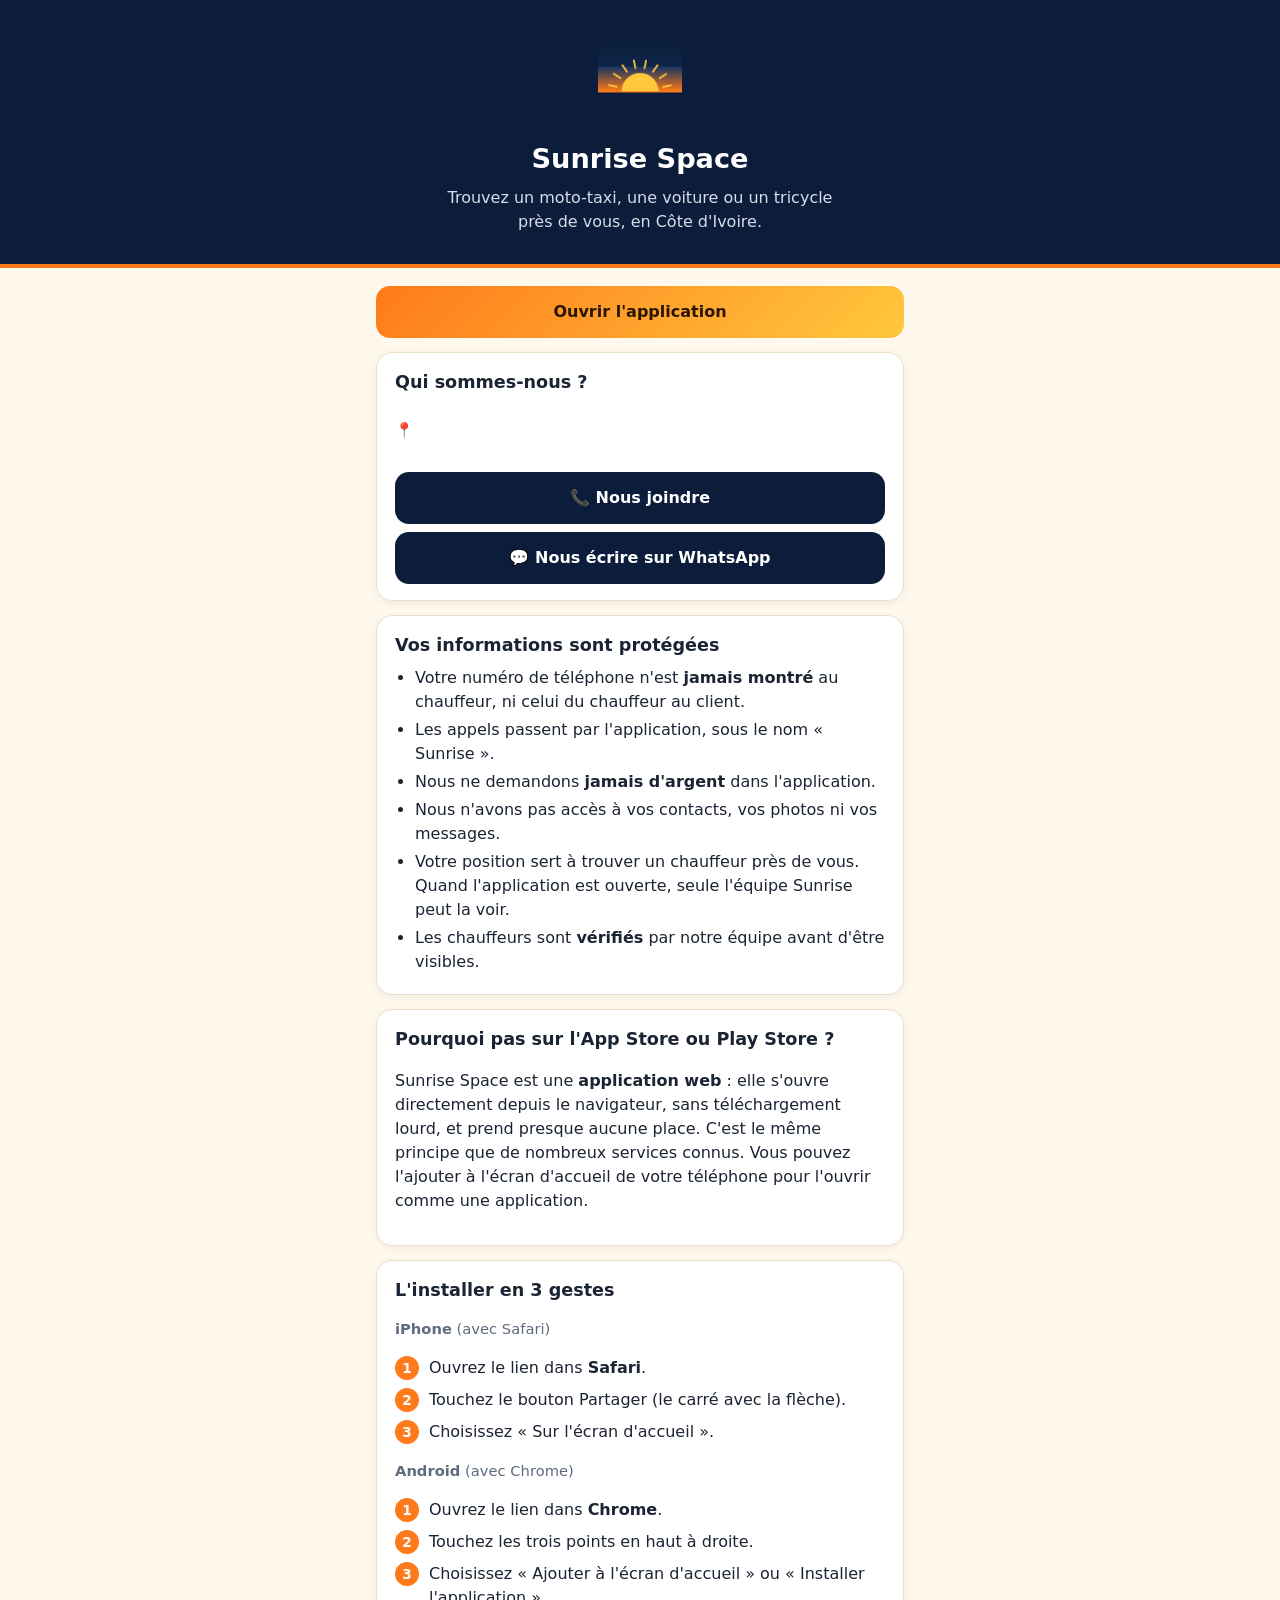
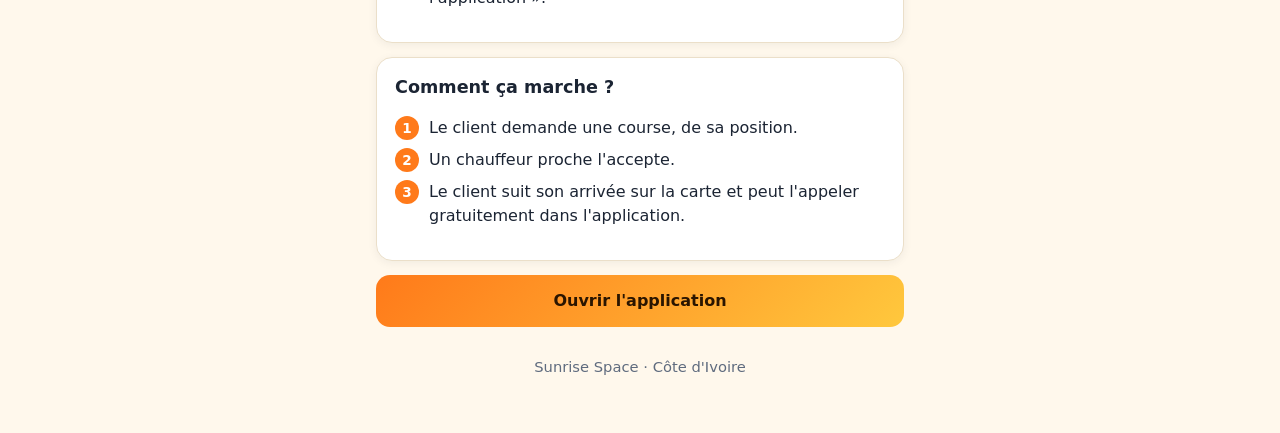
==== bienvenue.html @ d0545bf2 "Add files via upload" ====
<!doctype html>
<html lang="fr">
<head>
<meta charset="utf-8">
<meta name="viewport" content="width=device-width, initial-scale=1, viewport-fit=cover">
<title>Sunrise Space — Qui sommes-nous ?</title>
<meta name="description" content="Sunrise Space : trouvez un moto-taxi, une voiture ou un tricycle près de vous en Côte d'Ivoire. Vos numéros restent privés.">
<meta name="theme-color" content="#0B1D3A">
<link rel="icon" href="/icon.svg" type="image/svg+xml">
<style>
:root{--night:#0B1D3A;--sun:#FF7A1A;--gold:#FFC83D;--cream:#FFF8EC;--ink:#1B2433;--muted:#5F6B7E;--line:#EBDFC9}
*{box-sizing:border-box}
body{margin:0;background:var(--cream);color:var(--ink);font:16px/1.5 system-ui,-apple-system,"Segoe UI",Roboto,Arial,sans-serif}
header{background:var(--night);color:#fff;text-align:center;padding:36px 20px 30px;border-bottom:4px solid var(--sun)}
header img{border-radius:20px}
h1{margin:12px 0 6px;font-size:1.7rem}
header p{margin:0 auto;max-width:420px;color:#d6dcea}
main{max-width:560px;margin:0 auto;padding:18px 16px 40px;display:grid;gap:14px}
section{background:#fff;border:1px solid var(--line);border-radius:16px;padding:16px 18px;box-shadow:0 2px 10px rgba(11,29,58,.06)}
h2{margin:0 0 8px;font-size:1.1rem}
ul{margin:6px 0 0;padding-left:20px}li{margin:4px 0}
.btn{display:block;text-align:center;text-decoration:none;font-weight:700;border-radius:14px;padding:14px;background:linear-gradient(135deg,var(--sun),var(--gold));color:#2a1500}
.btn.alt{background:var(--night);color:#fff;margin-top:8px}
.muted{color:var(--muted);font-size:.92rem}
.who{display:flex;gap:14px;align-items:center}
.who img{width:76px;height:76px;border-radius:50%;object-fit:cover;background:#eee;flex:none}
.who img[hidden]{display:none}
.steps{counter-reset:s;list-style:none;padding:0}
.steps li{counter-increment:s;padding-left:34px;position:relative;margin:8px 0}
.steps li:before{content:counter(s);position:absolute;left:0;top:0;width:24px;height:24px;border-radius:50%;background:var(--sun);color:#fff;font-weight:700;text-align:center;line-height:24px;font-size:.85rem}
</style>
</head>
<body>
<header>
  <img src="/icon-192.png" width="84" height="84" alt="Sunrise Space">
  <h1>Sunrise Space</h1>
  <p>Trouvez un moto-taxi, une voiture ou un tricycle près de vous, en Côte d'Ivoire.</p>
</header>
<main>
  <a class="btn" href="/">Ouvrir l'application</a>

  <section>
    <h2>Qui sommes-nous ?</h2>
    <div class="who">
      <img id="photo" alt="" hidden>
      <div>
        <p><b id="nom"></b></p>
        <p class="muted" id="role"></p>
        <p class="muted">📍 <span id="ville"></span></p>
      </div>
    </div>
    <p style="margin-top:10px" id="intro"></p>
    <a class="btn alt" id="tel" href="#">📞 Nous joindre</a>
    <a class="btn alt" id="wa" href="#" target="_blank" rel="noopener">💬 Nous écrire sur WhatsApp</a>
  </section>

  <section>
    <h2>Vos informations sont protégées</h2>
    <ul>
      <li>Votre numéro de téléphone n'est <b>jamais montré</b> au chauffeur, ni celui du chauffeur au client.</li>
      <li>Les appels passent par l'application, sous le nom « Sunrise ».</li>
      <li>Nous ne demandons <b>jamais d'argent</b> dans l'application.</li>
      <li>Nous n'avons pas accès à vos contacts, vos photos ni vos messages.</li>
      <li>Votre position sert à trouver un chauffeur près de vous. Quand l'application est ouverte, seule l'équipe Sunrise peut la voir.</li>
      <li>Les chauffeurs sont <b>vérifiés</b> par notre équipe avant d'être visibles.</li>
    </ul>
  </section>

  <section>
    <h2>Pourquoi pas sur l'App Store ou Play Store ?</h2>
    <p>Sunrise Space est une <b>application web</b> : elle s'ouvre directement depuis le navigateur, sans téléchargement lourd, et prend presque aucune place. C'est le même principe que de nombreux services connus. Vous pouvez l'ajouter à l'écran d'accueil de votre téléphone pour l'ouvrir comme une application.</p>
  </section>

  <section>
    <h2>L'installer en 3 gestes</h2>
    <p class="muted"><b>iPhone</b> (avec Safari)</p>
    <ol class="steps"><li>Ouvrez le lien dans <b>Safari</b>.</li><li>Touchez le bouton Partager (le carré avec la flèche).</li><li>Choisissez « Sur l'écran d'accueil ».</li></ol>
    <p class="muted" style="margin-top:10px"><b>Android</b> (avec Chrome)</p>
    <ol class="steps"><li>Ouvrez le lien dans <b>Chrome</b>.</li><li>Touchez les trois points en haut à droite.</li><li>Choisissez « Ajouter à l'écran d'accueil » ou « Installer l'application ».</li></ol>
  </section>

  <section>
    <h2>Comment ça marche ?</h2>
    <ol class="steps"><li>Le client demande une course, de sa position.</li><li>Un chauffeur proche l'accepte.</li><li>Le client suit son arrivée sur la carte et peut l'appeler gratuitement dans l'application.</li></ol>
  </section>

  <a class="btn" href="/">Ouvrir l'application</a>
  <p class="muted" style="text-align:center">Sunrise Space · Côte d'Ivoire</p>
</main>
<script src="/bienvenue.js" defer></script>
</body>
</html>
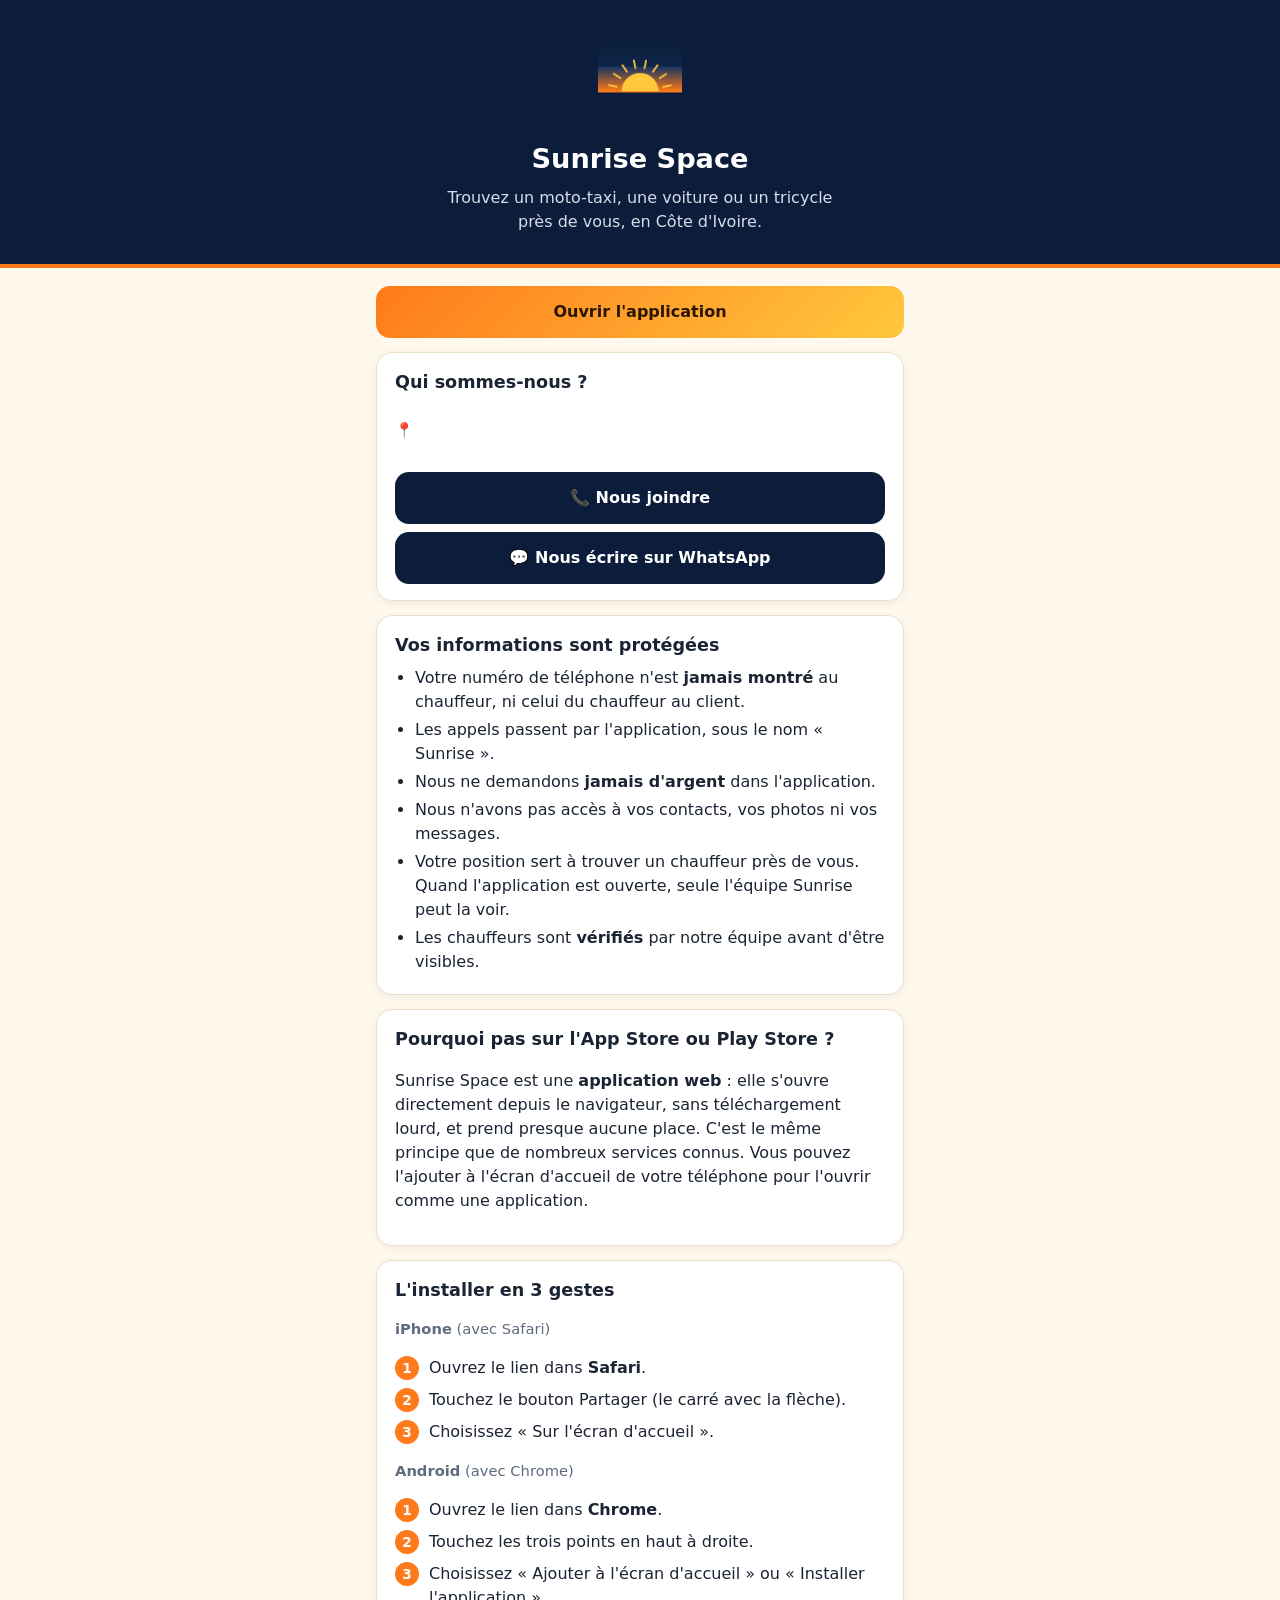
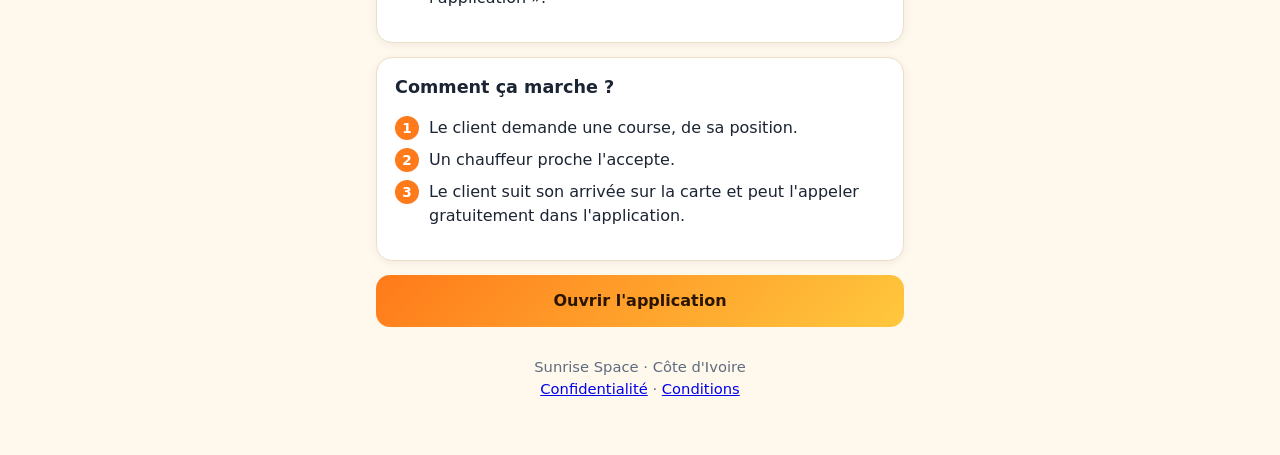
==== commit dc1de625: "Add files via upload" ====
--- a/bienvenue.html
+++ b/bienvenue.html
@@ -7,6 +7,7 @@
 <meta name="description" content="Sunrise Space : trouvez un moto-taxi, une voiture ou un tricycle près de vous en Côte d'Ivoire. Vos numéros restent privés.">
 <meta name="theme-color" content="#0B1D3A">
 <link rel="icon" href="/icon.svg" type="image/svg+xml">
+<link rel="icon" href="/favicon-32.png" sizes="32x32" type="image/png">
 <style>
 :root{--night:#0B1D3A;--sun:#FF7A1A;--gold:#FFC83D;--cream:#FFF8EC;--ink:#1B2433;--muted:#5F6B7E;--line:#EBDFC9}
 *{box-sizing:border-box}
@@ -85,7 +86,7 @@
   </section>
 
   <a class="btn" href="/">Ouvrir l'application</a>
-  <p class="muted" style="text-align:center">Sunrise Space · Côte d'Ivoire</p>
+  <p class="muted" style="text-align:center">Sunrise Space · Côte d'Ivoire<br><a href="/confidentialite">Confidentialité</a> · <a href="/conditions">Conditions</a></p>
 </main>
 <script src="/bienvenue.js" defer></script>
 </body>
